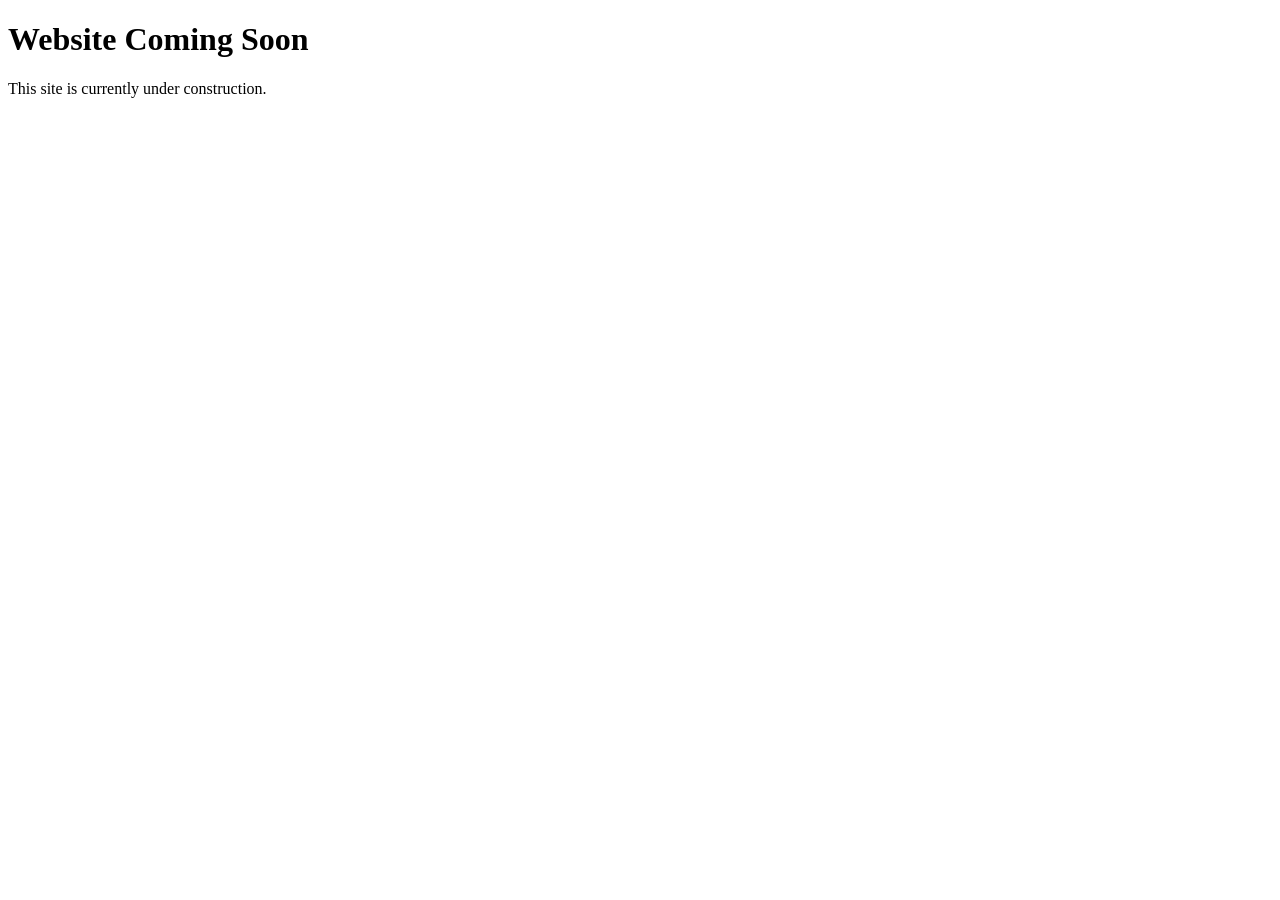
==== index.html @ 98833258 "Create index.html placeholder while under development" ====
<!DOCTYPE html>
<html lang="en">
<head>
    <meta charset="UTF-8">
    <title>Coming Soon</title>
</head>
<body>
    <h1>Website Coming Soon</h1>
    <p>This site is currently under construction.</p>
</body>
</html>
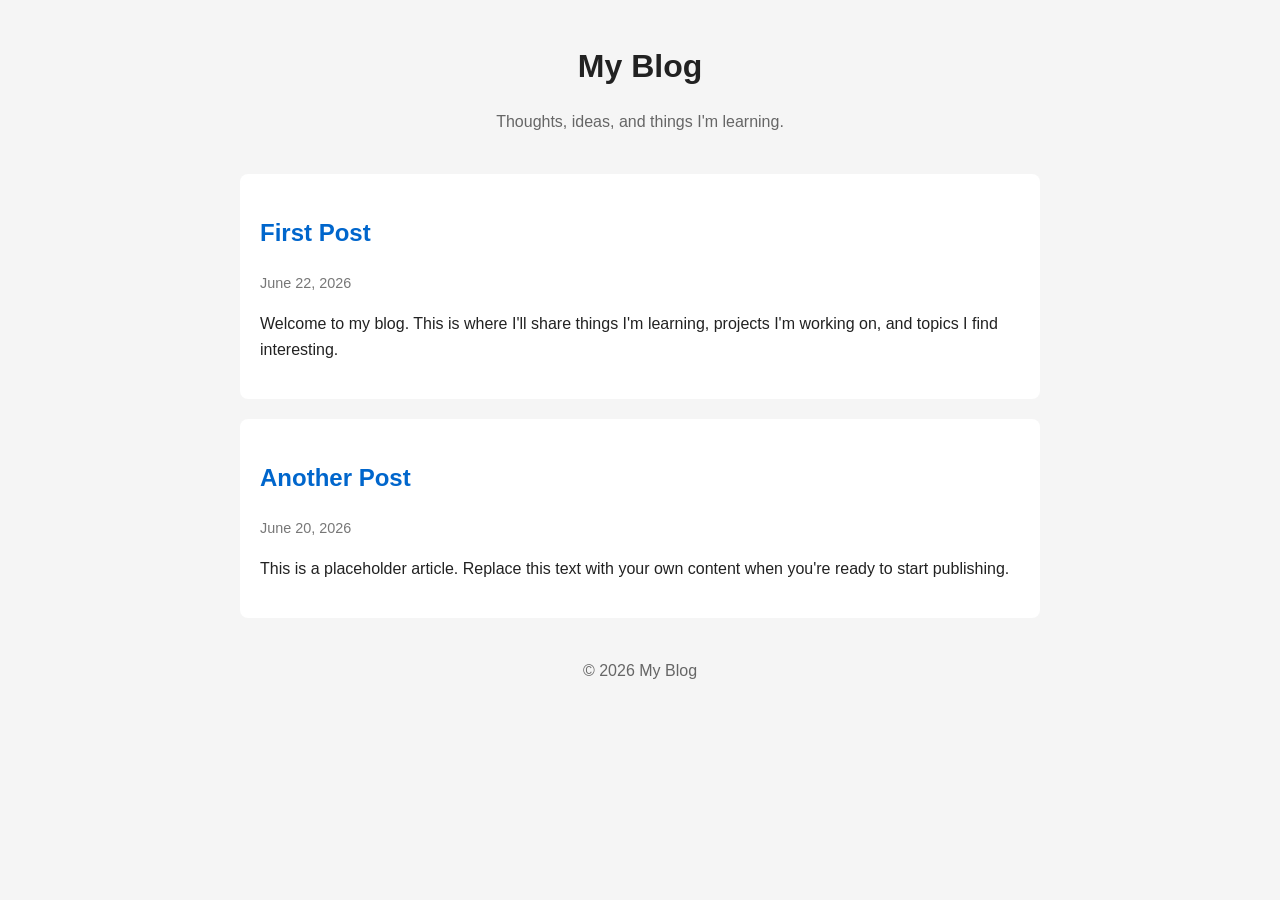
==== commit 770caf2f: "Update index.html pushing new index page" ====
--- a/index.html
+++ b/index.html
@@ -2,10 +2,89 @@
 <html lang="en">
 <head>
     <meta charset="UTF-8">
-    <title>Coming Soon</title>
+    <meta name="viewport" content="width=device-width, initial-scale=1.0">
+    <title>My Blog</title>
+
+    <style>
+        body {
+            font-family: Arial, sans-serif;
+            max-width: 800px;
+            margin: 0 auto;
+            padding: 20px;
+            line-height: 1.6;
+            background: #f5f5f5;
+            color: #222;
+        }
+
+        header {
+            text-align: center;
+            margin-bottom: 40px;
+        }
+
+        h1 {
+            margin-bottom: 5px;
+        }
+
+        .subtitle {
+            color: #666;
+        }
+
+        article {
+            background: white;
+            padding: 20px;
+            margin-bottom: 20px;
+            border-radius: 8px;
+        }
+
+        .date {
+            color: #777;
+            font-size: 0.9rem;
+        }
+
+        a {
+            color: #0066cc;
+            text-decoration: none;
+        }
+
+        a:hover {
+            text-decoration: underline;
+        }
+
+        footer {
+            text-align: center;
+            margin-top: 40px;
+            color: #666;
+        }
+    </style>
 </head>
 <body>
-    <h1>Website Coming Soon</h1>
-    <p>This site is currently under construction.</p>
+
+    <header>
+        <h1>My Blog</h1>
+        <p class="subtitle">Thoughts, ideas, and things I'm learning.</p>
+    </header>
+
+    <article>
+        <h2><a href="#">First Post</a></h2>
+        <p class="date">June 22, 2026</p>
+        <p>
+            Welcome to my blog. This is where I'll share things I'm learning,
+            projects I'm working on, and topics I find interesting.
+        </p>
+    </article>
+
+    <article>
+        <h2><a href="#">Another Post</a></h2>
+        <p class="date">June 20, 2026</p>
+        <p>
+            This is a placeholder article. Replace this text with your own
+            content when you're ready to start publishing.
+        </p>
+    </article>
+
+    <footer>
+        <p>&copy; 2026 My Blog</p>
+    </footer>
+
 </body>
 </html>
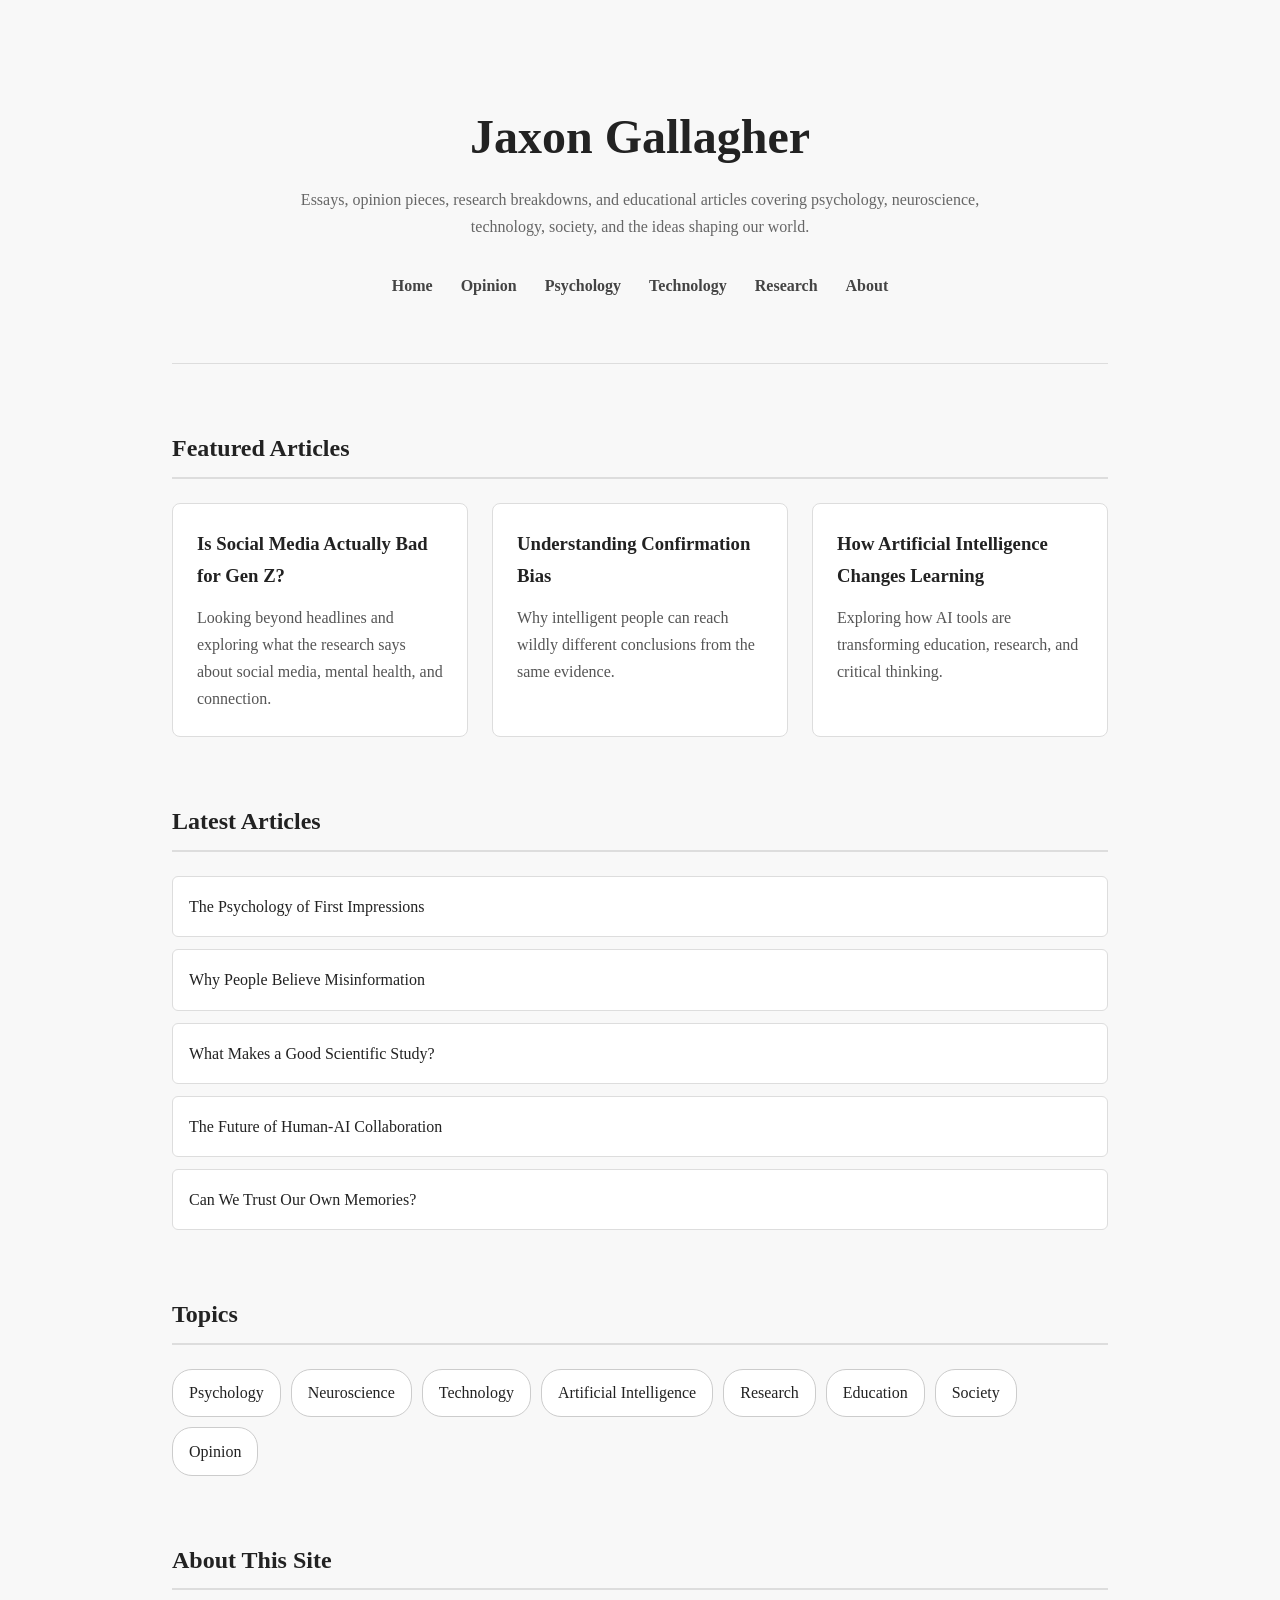
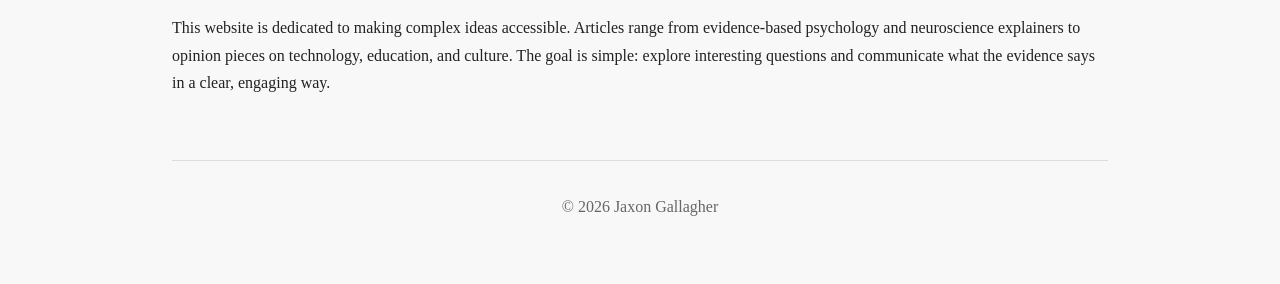
==== commit 2e06e4ea: "Update index.html" ====
--- a/index.html
+++ b/index.html
@@ -3,88 +3,239 @@
 <head>
     <meta charset="UTF-8">
     <meta name="viewport" content="width=device-width, initial-scale=1.0">
-    <title>My Blog</title>
+    <title>Jaxon Gallagher | Essays, Analysis, & Research</title>
 
     <style>
+        * {
+            box-sizing: border-box;
+            margin: 0;
+            padding: 0;
+        }
+
         body {
-            font-family: Arial, sans-serif;
-            max-width: 800px;
-            margin: 0 auto;
-            padding: 20px;
-            line-height: 1.6;
-            background: #f5f5f5;
+            font-family: Georgia, serif;
+            line-height: 1.7;
+            background-color: #f8f8f8;
             color: #222;
+        }
+
+        .container {
+            max-width: 1000px;
+            margin: auto;
+            padding: 2rem;
         }
 
         header {
             text-align: center;
-            margin-bottom: 40px;
-        }
-
-        h1 {
-            margin-bottom: 5px;
-        }
-
-        .subtitle {
+            padding: 4rem 0;
+            border-bottom: 1px solid #ddd;
+        }
+
+        header h1 {
+            font-size: 3rem;
+            margin-bottom: .5rem;
+        }
+
+        header p {
             color: #666;
-        }
-
-        article {
+            max-width: 700px;
+            margin: auto;
+        }
+
+        nav {
+            margin-top: 2rem;
+        }
+
+        nav a {
+            text-decoration: none;
+            color: #444;
+            margin: 0 12px;
+            font-weight: bold;
+        }
+
+        nav a:hover {
+            color: black;
+        }
+
+        section {
+            margin: 4rem 0;
+        }
+
+        h2 {
+            margin-bottom: 1.5rem;
+            border-bottom: 2px solid #ddd;
+            padding-bottom: .5rem;
+        }
+
+        .featured-grid {
+            display: grid;
+            grid-template-columns: repeat(auto-fit, minmax(280px, 1fr));
+            gap: 1.5rem;
+        }
+
+        .card {
             background: white;
-            padding: 20px;
-            margin-bottom: 20px;
+            padding: 1.5rem;
+            border: 1px solid #ddd;
             border-radius: 8px;
-        }
-
-        .date {
-            color: #777;
-            font-size: 0.9rem;
-        }
-
-        a {
-            color: #0066cc;
-            text-decoration: none;
-        }
-
-        a:hover {
-            text-decoration: underline;
+            transition: transform .2s;
+        }
+
+        .card:hover {
+            transform: translateY(-4px);
+        }
+
+        .card h3 {
+            margin-bottom: .75rem;
+        }
+
+        .card p {
+            color: #555;
+        }
+
+        .article-list {
+            list-style: none;
+        }
+
+        .article-list li {
+            background: white;
+            margin-bottom: .75rem;
+            padding: 1rem;
+            border-radius: 6px;
+            border: 1px solid #ddd;
+        }
+
+        .categories {
+            display: flex;
+            flex-wrap: wrap;
+            gap: 10px;
+        }
+
+        .category {
+            background: white;
+            border: 1px solid #ccc;
+            padding: .6rem 1rem;
+            border-radius: 20px;
         }
 
         footer {
             text-align: center;
-            margin-top: 40px;
             color: #666;
+            border-top: 1px solid #ddd;
+            padding: 2rem 0;
+            margin-top: 4rem;
+        }
+
+        @media (max-width: 700px) {
+            header h1 {
+                font-size: 2rem;
+            }
+
+            nav a {
+                display: inline-block;
+                margin: 5px;
+            }
         }
     </style>
 </head>
 <body>
 
+<div class="container">
+
     <header>
-        <h1>My Blog</h1>
-        <p class="subtitle">Thoughts, ideas, and things I'm learning.</p>
+        <h1>Jaxon Gallagher</h1>
+        <p>
+            Essays, opinion pieces, research breakdowns, and educational articles
+            covering psychology, neuroscience, technology, society, and the ideas
+            shaping our world.
+        </p>
+
+        <nav>
+            <a href="#">Home</a>
+            <a href="#">Opinion</a>
+            <a href="#">Psychology</a>
+            <a href="#">Technology</a>
+            <a href="#">Research</a>
+            <a href="#">About</a>
+        </nav>
     </header>
 
-    <article>
-        <h2><a href="#">First Post</a></h2>
-        <p class="date">June 22, 2026</p>
+    <section>
+        <h2>Featured Articles</h2>
+
+        <div class="featured-grid">
+
+            <div class="card">
+                <h3>Is Social Media Actually Bad for Gen Z?</h3>
+                <p>
+                    Looking beyond headlines and exploring what the research
+                    says about social media, mental health, and connection.
+                </p>
+            </div>
+
+            <div class="card">
+                <h3>Understanding Confirmation Bias</h3>
+                <p>
+                    Why intelligent people can reach wildly different conclusions
+                    from the same evidence.
+                </p>
+            </div>
+
+            <div class="card">
+                <h3>How Artificial Intelligence Changes Learning</h3>
+                <p>
+                    Exploring how AI tools are transforming education,
+                    research, and critical thinking.
+                </p>
+            </div>
+
+        </div>
+    </section>
+
+    <section>
+        <h2>Latest Articles</h2>
+
+        <ul class="article-list">
+            <li>The Psychology of First Impressions</li>
+            <li>Why People Believe Misinformation</li>
+            <li>What Makes a Good Scientific Study?</li>
+            <li>The Future of Human-AI Collaboration</li>
+            <li>Can We Trust Our Own Memories?</li>
+        </ul>
+    </section>
+
+    <section>
+        <h2>Topics</h2>
+
+        <div class="categories">
+            <div class="category">Psychology</div>
+            <div class="category">Neuroscience</div>
+            <div class="category">Technology</div>
+            <div class="category">Artificial Intelligence</div>
+            <div class="category">Research</div>
+            <div class="category">Education</div>
+            <div class="category">Society</div>
+            <div class="category">Opinion</div>
+        </div>
+    </section>
+
+    <section>
+        <h2>About This Site</h2>
+
         <p>
-            Welcome to my blog. This is where I'll share things I'm learning,
-            projects I'm working on, and topics I find interesting.
+            This website is dedicated to making complex ideas accessible.
+            Articles range from evidence-based psychology and neuroscience
+            explainers to opinion pieces on technology, education, and culture.
+            The goal is simple: explore interesting questions and communicate
+            what the evidence says in a clear, engaging way.
         </p>
-    </article>
-
-    <article>
-        <h2><a href="#">Another Post</a></h2>
-        <p class="date">June 20, 2026</p>
-        <p>
-            This is a placeholder article. Replace this text with your own
-            content when you're ready to start publishing.
-        </p>
-    </article>
+    </section>
 
     <footer>
-        <p>&copy; 2026 My Blog</p>
+        <p>© 2026 Jaxon Gallagher</p>
     </footer>
+
+</div>
 
 </body>
 </html>
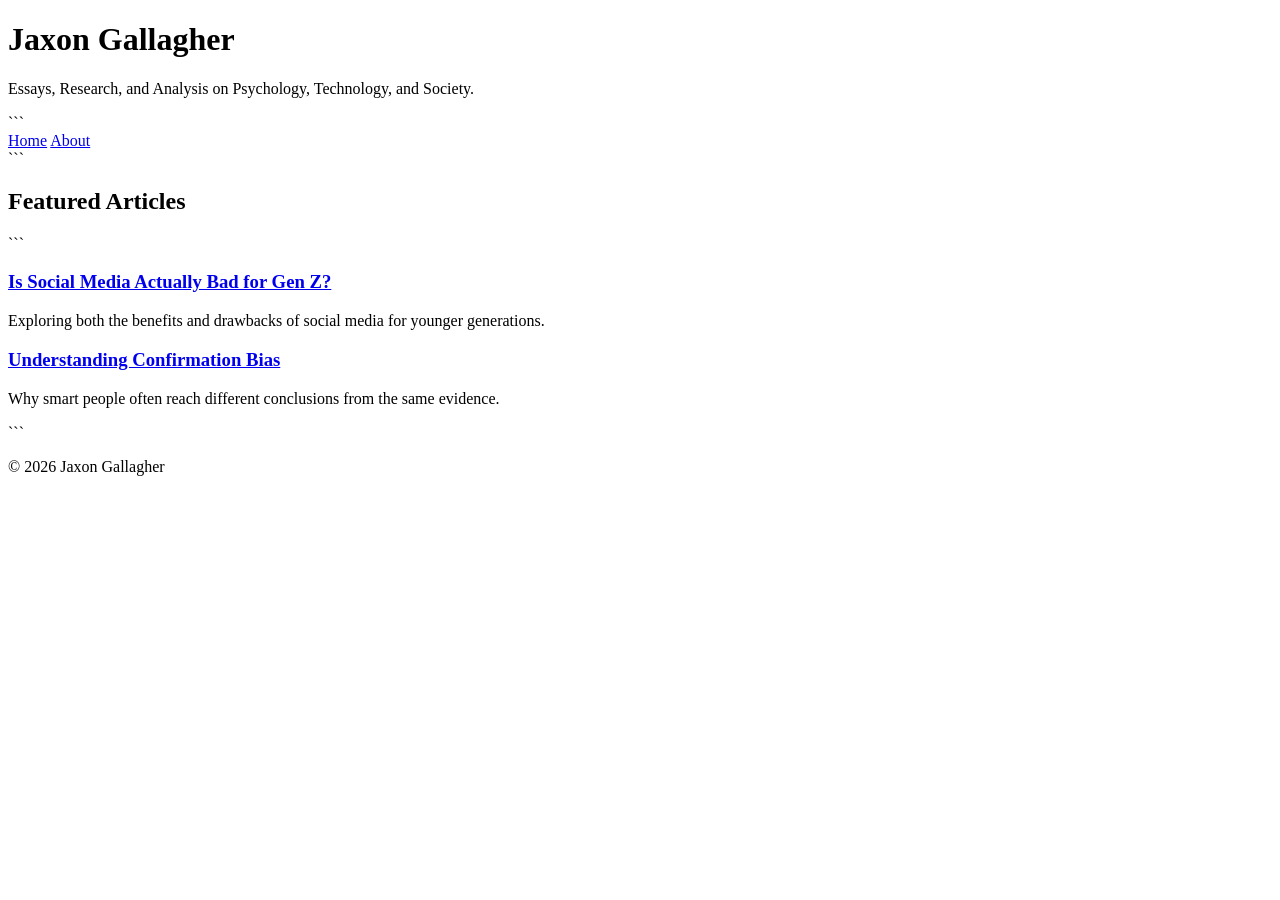
==== commit 4a90c05c: "Update index.html" ====
--- a/index.html
+++ b/index.html
@@ -1,241 +1,79 @@
 <!DOCTYPE html>
+
 <html lang="en">
 <head>
     <meta charset="UTF-8">
     <meta name="viewport" content="width=device-width, initial-scale=1.0">
-    <title>Jaxon Gallagher | Essays, Analysis, & Research</title>
 
-    <style>
-        * {
-            box-sizing: border-box;
-            margin: 0;
-            padding: 0;
-        }
+<title>Jaxon Gallagher | Psychology, Technology & Society</title>
 
-        body {
-            font-family: Georgia, serif;
-            line-height: 1.7;
-            background-color: #f8f8f8;
-            color: #222;
-        }
+<meta name="description" content="Research-backed articles, opinion essays, and educational content covering psychology, neuroscience, technology, artificial intelligence, and society.">
 
-        .container {
-            max-width: 1000px;
-            margin: auto;
-            padding: 2rem;
-        }
+<meta name="author" content="Jaxon Gallagher">
 
-        header {
-            text-align: center;
-            padding: 4rem 0;
-            border-bottom: 1px solid #ddd;
-        }
+<link rel="stylesheet" href="assets/css/style.css">
 
-        header h1 {
-            font-size: 3rem;
-            margin-bottom: .5rem;
-        }
+<script type="application/ld+json">
+{
+  "@context":"https://schema.org",
+  "@type":"WebSite",
+  "name":"Jaxon Gallagher",
+  "url":"https://yourdomain.com"
+}
+</script>
 
-        header p {
-            color: #666;
-            max-width: 700px;
-            margin: auto;
-        }
-
-        nav {
-            margin-top: 2rem;
-        }
-
-        nav a {
-            text-decoration: none;
-            color: #444;
-            margin: 0 12px;
-            font-weight: bold;
-        }
-
-        nav a:hover {
-            color: black;
-        }
-
-        section {
-            margin: 4rem 0;
-        }
-
-        h2 {
-            margin-bottom: 1.5rem;
-            border-bottom: 2px solid #ddd;
-            padding-bottom: .5rem;
-        }
-
-        .featured-grid {
-            display: grid;
-            grid-template-columns: repeat(auto-fit, minmax(280px, 1fr));
-            gap: 1.5rem;
-        }
-
-        .card {
-            background: white;
-            padding: 1.5rem;
-            border: 1px solid #ddd;
-            border-radius: 8px;
-            transition: transform .2s;
-        }
-
-        .card:hover {
-            transform: translateY(-4px);
-        }
-
-        .card h3 {
-            margin-bottom: .75rem;
-        }
-
-        .card p {
-            color: #555;
-        }
-
-        .article-list {
-            list-style: none;
-        }
-
-        .article-list li {
-            background: white;
-            margin-bottom: .75rem;
-            padding: 1rem;
-            border-radius: 6px;
-            border: 1px solid #ddd;
-        }
-
-        .categories {
-            display: flex;
-            flex-wrap: wrap;
-            gap: 10px;
-        }
-
-        .category {
-            background: white;
-            border: 1px solid #ccc;
-            padding: .6rem 1rem;
-            border-radius: 20px;
-        }
-
-        footer {
-            text-align: center;
-            color: #666;
-            border-top: 1px solid #ddd;
-            padding: 2rem 0;
-            margin-top: 4rem;
-        }
-
-        @media (max-width: 700px) {
-            header h1 {
-                font-size: 2rem;
-            }
-
-            nav a {
-                display: inline-block;
-                margin: 5px;
-            }
-        }
-    </style>
 </head>
 <body>
 
-<div class="container">
+<header>
+    <h1>Jaxon Gallagher</h1>
+    <p>Essays, Research, and Analysis on Psychology, Technology, and Society.</p>
 
-    <header>
-        <h1>Jaxon Gallagher</h1>
-        <p>
-            Essays, opinion pieces, research breakdowns, and educational articles
-            covering psychology, neuroscience, technology, society, and the ideas
-            shaping our world.
-        </p>
+```
+<nav>
+    <a href="/">Home</a>
+    <a href="/about.html">About</a>
+</nav>
+```
 
-        <nav>
-            <a href="#">Home</a>
-            <a href="#">Opinion</a>
-            <a href="#">Psychology</a>
-            <a href="#">Technology</a>
-            <a href="#">Research</a>
-            <a href="#">About</a>
-        </nav>
-    </header>
+</header>
 
-    <section>
-        <h2>Featured Articles</h2>
+<main>
 
-        <div class="featured-grid">
+<section>
+    <h2>Featured Articles</h2>
 
-            <div class="card">
-                <h3>Is Social Media Actually Bad for Gen Z?</h3>
-                <p>
-                    Looking beyond headlines and exploring what the research
-                    says about social media, mental health, and connection.
-                </p>
-            </div>
+```
+<article class="card">
+    <h3>
+        <a href="articles/social-media-gen-z.html">
+            Is Social Media Actually Bad for Gen Z?
+        </a>
+    </h3>
+    <p>
+        Exploring both the benefits and drawbacks of social media for younger generations.
+    </p>
+</article>
 
-            <div class="card">
-                <h3>Understanding Confirmation Bias</h3>
-                <p>
-                    Why intelligent people can reach wildly different conclusions
-                    from the same evidence.
-                </p>
-            </div>
+<article class="card">
+    <h3>
+        <a href="articles/confirmation-bias.html">
+            Understanding Confirmation Bias
+        </a>
+    </h3>
+    <p>
+        Why smart people often reach different conclusions from the same evidence.
+    </p>
+</article>
+```
 
-            <div class="card">
-                <h3>How Artificial Intelligence Changes Learning</h3>
-                <p>
-                    Exploring how AI tools are transforming education,
-                    research, and critical thinking.
-                </p>
-            </div>
+</section>
 
-        </div>
-    </section>
+</main>
 
-    <section>
-        <h2>Latest Articles</h2>
-
-        <ul class="article-list">
-            <li>The Psychology of First Impressions</li>
-            <li>Why People Believe Misinformation</li>
-            <li>What Makes a Good Scientific Study?</li>
-            <li>The Future of Human-AI Collaboration</li>
-            <li>Can We Trust Our Own Memories?</li>
-        </ul>
-    </section>
-
-    <section>
-        <h2>Topics</h2>
-
-        <div class="categories">
-            <div class="category">Psychology</div>
-            <div class="category">Neuroscience</div>
-            <div class="category">Technology</div>
-            <div class="category">Artificial Intelligence</div>
-            <div class="category">Research</div>
-            <div class="category">Education</div>
-            <div class="category">Society</div>
-            <div class="category">Opinion</div>
-        </div>
-    </section>
-
-    <section>
-        <h2>About This Site</h2>
-
-        <p>
-            This website is dedicated to making complex ideas accessible.
-            Articles range from evidence-based psychology and neuroscience
-            explainers to opinion pieces on technology, education, and culture.
-            The goal is simple: explore interesting questions and communicate
-            what the evidence says in a clear, engaging way.
-        </p>
-    </section>
-
-    <footer>
-        <p>© 2026 Jaxon Gallagher</p>
-    </footer>
-
-</div>
+<footer>
+    <p>© 2026 Jaxon Gallagher</p>
+</footer>
 
 </body>
 </html>
